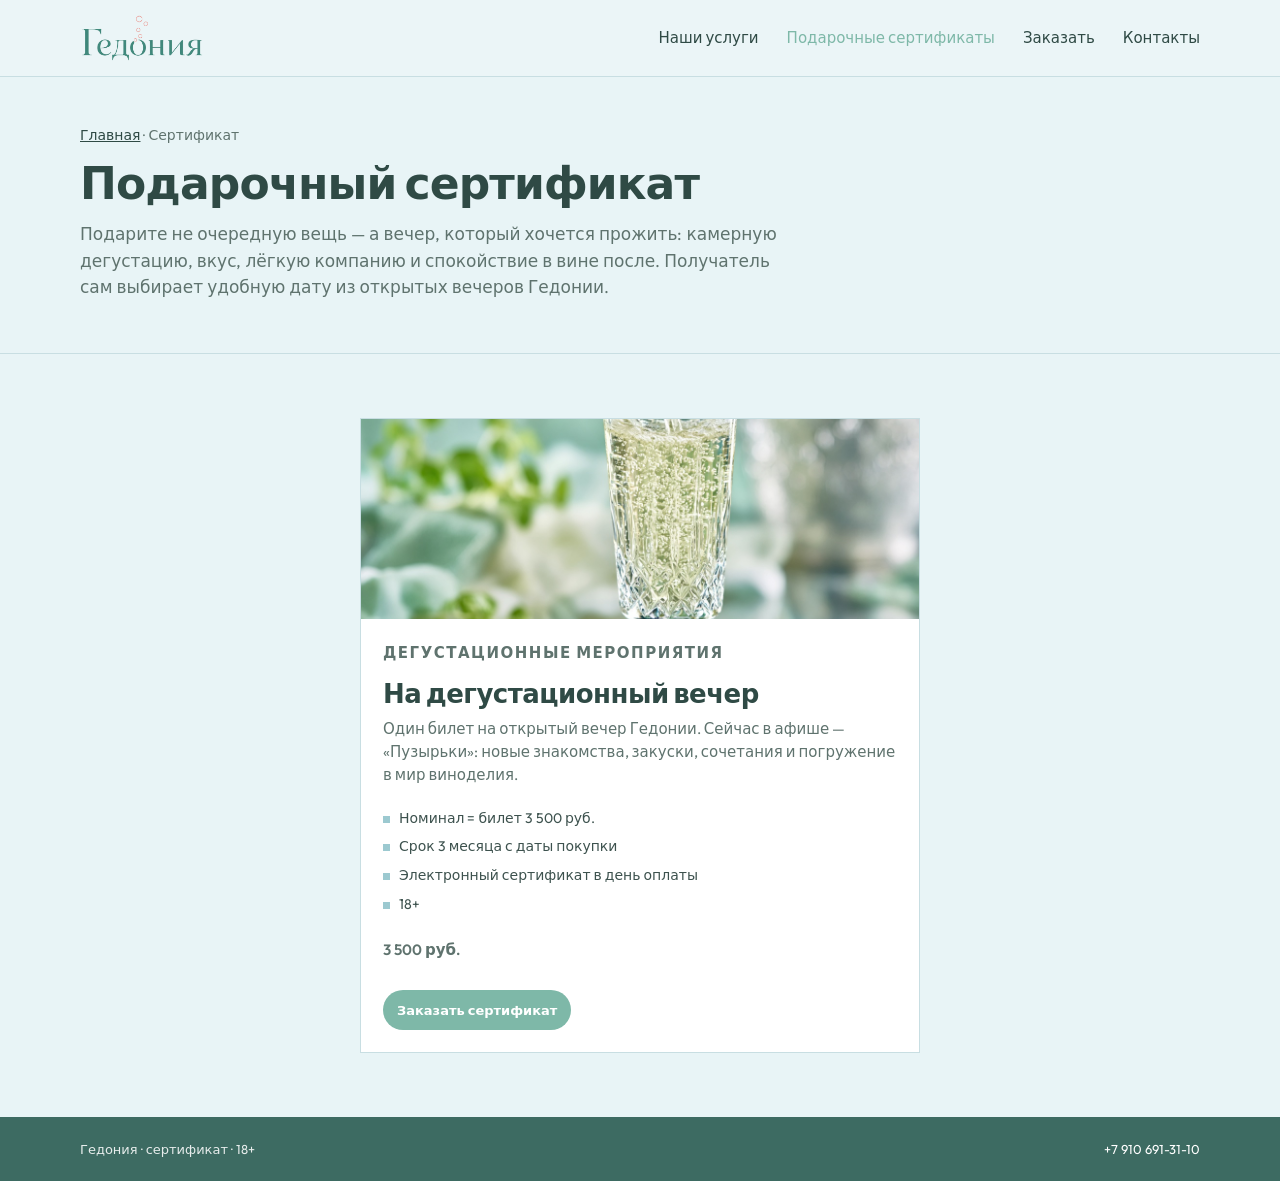
==== sertifikat.html @ 3fe97dc0 "Publish Hedonia site" ====
﻿<!DOCTYPE html>
<html lang="ru">
<head>
  <meta charset="UTF-8" />
  <meta name="viewport" content="width=device-width, initial-scale=1" />
  <title>Подарочный сертификат — Гедония</title>
  <meta name="description" content="Подарочный сертификат на дегустационный вечер Гедонии в Иванове. 3 500 руб." />
  <link rel="preconnect" href="https://fonts.googleapis.com" />
  <link rel="preconnect" href="https://fonts.gstatic.com" crossorigin />
  <link href="https://fonts.googleapis.com/css2?family=Outfit:wght@400;500;600;700&display=swap" rel="stylesheet" />
  <link rel="stylesheet" href="css/base.css" />
</head>
<body>
  <header>
    <div class="wrap bar">
      <a class="logo" href="index.html"><img src="img/logo/logo-header.png" alt="Гедония" /></a>
      <nav class="nav">
        <a href="uslugi.html">Наши услуги</a>
        <a class="is-active" href="sertifikat.html">Подарочные сертификаты</a>
        <a href="#order" data-order>Заказать</a>
        <a href="index.html#contacts">Контакты</a>
      </nav>
    </div>
  </header>

  <div class="page-hero">
    <div class="wrap">
      <p class="crumb"><a href="index.html">Главная</a> · Сертификат</p>
      <h1>Подарочный сертификат</h1>
      <p class="sub">Подарите не очередную вещь — а вечер, который хочется прожить: камерную дегустацию, вкус, лёгкую компанию и спокойствие в вине после. Получатель сам выбирает удобную дату из открытых вечеров Гедонии.</p>
    </div>
  </div>

  <section>
    <div class="wrap" style="max-width:560px">
      <article class="card">
        <img src="img/bubbles.jpg" alt="Сертификат на дегустационный вечер" />
        <div class="body">
          <p class="meta">Дегустационные мероприятия</p>
          <h2 style="font-size:26px;margin-bottom:8px">На дегустационный вечер</h2>
          <p>Один билет на открытый вечер Гедонии. Сейчас в афише — «Пузырьки»: новые знакомства, закуски, сочетания и погружение в мир виноделия.</p>
          <ul class="inc">
            <li>Номинал = билет 3 500 руб.</li>
            <li>Срок 3 месяца с даты покупки</li>
            <li>Электронный сертификат в день оплаты</li>
            <li>18+</li>
          </ul>
          <p class="price">3 500 руб.</p>
          <a class="msg accent" style="margin-top:14px;align-self:flex-start" href="#order" data-order data-service="sertifikat">Заказать сертификат</a>
        </div>
      </article>
    </div>
  </section>

  <footer>
    <div class="wrap">
      <span>Гедония · сертификат · 18+</span>
      <a href="tel:+79106913110">+7 910 691-31-10</a>
    </div>
  </footer>

  <div class="order-backdrop" id="order-backdrop" aria-hidden="true">
    <div class="order-modal" role="dialog" aria-modal="true" aria-labelledby="order-title">
      <button type="button" class="order-close" aria-label="Закрыть">&times;</button>
      <h2 id="order-title">Заказать</h2>
      <p class="sub">Оставьте данные — откроется WhatsApp с заявкой.</p>
      <form class="order-form" id="order-form">
        <label>Имя <span class="req">*</span>
          <input type="text" name="name" required autocomplete="name" placeholder="Как к Вам обращаться" />
        </label>
        <label>Телефон <span class="req">*</span>
          <input type="tel" name="phone" required autocomplete="tel" placeholder="+7 …" />
        </label>
        <label>Услуга <span class="req">*</span>
          <select name="service" required>
            <option value="">Выберите услугу</option>
            <option value="vyezd-6">Выезд · до 6 гостей · 14 900 ₽</option>
            <option value="vyezd-8">Выезд · до 8 гостей · 16 900 ₽</option>
            <option value="vecher">«Пузырьки» · 3 500 ₽</option>
            <option value="sertifikat">Сертификат на вечер · 3 500 ₽</option>
          </select>
        </label>
        <div class="row-2">
          <label>Гостей
            <input type="number" name="guests" min="1" max="20" placeholder="—" />
          </label>
          <label>Дата
            <input type="text" name="date" placeholder="Например, 31 окт." />
          </label>
        </div>
        <label>Комментарий
          <textarea name="note" placeholder="Повод, пожелания"></textarea>
        </label>
        <div class="actions">
          <button type="submit">Отправить заявку</button>
          <p class="hint">Нажмите «Отправить» в WhatsApp — и мы получим сообщение</p>
        </div>
        <p class="order-status" id="order-status" role="status"></p>
      </form>
    </div>
  </div>

  <script src="js/order.js"></script>
</body>

</html>
---- css/base.css ----
/* Гедония — холодная мята. Один шрифт: Outfit. */

:root {
  --deep: #2F4A45;
  --ink: #3D524E;
  --muted: #5F736E;
  --white: #FFFFFF;
  --footer: #3D6B62;
  --foam: #E8F4F6;
  --mint: #9CC9D0;
  --line: #C8DEE2;
  --hero: #E8F4F6;
  --band: #D6EBEE;
  --accent: #7EB8A8;
  --accent-hover: #6AA696;
  --soft: #C8E6DB;
  --btn-text: #FFFFFF;
}

* { box-sizing: border-box; margin: 0; padding: 0; }
html { scroll-behavior: smooth; }
body {
  font-family: Outfit, system-ui, sans-serif;
  background: var(--foam);
  color: var(--ink);
  line-height: 1.55;
}
body.order-open { overflow: hidden; }
img { max-width: 100%; display: block; }
a { color: inherit; }
.wrap { width: min(1120px, calc(100% - 36px)); margin: 0 auto; }

h1, h2, h3, h4 {
  font-family: inherit;
  font-weight: 600;
  line-height: 1.2;
  color: var(--deep);
  letter-spacing: -0.02em;
}

header {
  position: sticky; top: 0; z-index: 30;
  background: color-mix(in srgb, var(--foam) 88%, #fff);
  backdrop-filter: blur(10px);
  border-bottom: 1px solid var(--line);
}
header .bar {
  display: flex;
  align-items: center;
  justify-content: space-between;
  gap: 24px;
  padding: 14px 0;
}
.logo {
  display: flex; align-items: center;
  text-decoration: none; color: var(--deep);
}
.logo img {
  height: 48px;
  width: auto;
  background: transparent;
}
.nav {
  display: flex; gap: 28px; font-size: 15px;
  flex-wrap: wrap;
  justify-content: flex-end;
}
.nav a { text-decoration: none; color: var(--deep); font-weight: 500; white-space: nowrap; }
.nav a:hover, .nav a.is-active { color: var(--accent); }

.msg {
  display: inline-flex; align-items: center; justify-content: center;
  text-decoration: none; font-weight: 600; font-size: 13px;
  padding: 10px 14px; border-radius: 999px; white-space: nowrap;
  border: none; cursor: pointer; font-family: inherit;
}
.msg-row { display: flex; flex-wrap: wrap; gap: 8px; }
.msg.wa { background: #25D366; color: #fff; }
.msg.tg { background: #2AABEE; color: #fff; }
.msg.max { background: var(--deep); color: #fff; }
.msg.accent { background: var(--accent); color: var(--btn-text); }
.msg.accent:hover { background: var(--accent-hover); }
.msg.ghost {
  background: transparent; color: var(--deep);
  border: 1px solid var(--deep);
}
.msg.ghost-light {
  background: var(--white); color: var(--deep);
  border: 1px solid var(--line);
}

.hero {
  display: grid; grid-template-columns: 1.05fr 0.95fr;
  min-height: 70vh;
  background: var(--hero);
  color: var(--ink);
  border-bottom: 1px solid var(--line);
}
.hero-copy {
  padding: 56px 8% 48px;
  display: flex; flex-direction: column; justify-content: center;
}
.hero-copy h1 {
  color: var(--deep);
  font-size: clamp(34px, 5vw, 52px);
  margin-bottom: 16px;
}
.hero-photo { position: relative; min-height: 300px; }
.hero-photo img {
  width: 100%; height: 100%; object-fit: cover;
  position: absolute; inset: 0;
}
.eyebrow {
  font-size: 12px; letter-spacing: 0.14em; text-transform: uppercase;
  color: var(--accent); margin-bottom: 14px; font-weight: 600;
}
.lead {
  font-size: 18px; max-width: 36em;
  color: var(--muted); margin-bottom: 26px;
}
.phone-line { margin-top: 16px; font-size: 15px; color: var(--muted); }
.phone-line a { color: var(--deep); font-weight: 600; text-decoration: none; }

section { padding: 64px 0; }
h2 { font-size: clamp(28px, 4vw, 40px); margin-bottom: 10px; }
.sub { color: var(--muted); max-width: 42em; margin-bottom: 28px; font-size: 17px; }

.grid-2 { display: grid; grid-template-columns: repeat(2, minmax(0, 1fr)); gap: 18px; }
.grid-3 { display: grid; grid-template-columns: repeat(3, minmax(0, 1fr)); gap: 18px; }
.grid-4 { display: grid; grid-template-columns: repeat(2, minmax(0, 1fr)); gap: 18px; }

.card {
  background: var(--white);
  border: 1px solid var(--line);
  display: flex; flex-direction: column;
  text-decoration: none; color: inherit;
  transition: border-color .15s ease;
}
.card:hover { border-color: var(--mint); }
.card img { height: 200px; width: 100%; object-fit: cover; }
.card .body { padding: 22px; display: flex; flex-direction: column; flex: 1; }
.card h3, .card h4 { font-size: 22px; margin-bottom: 8px; }
.card p { color: var(--muted); font-size: 15px; margin-bottom: 14px; }
.meta {
  font-size: 12px; letter-spacing: 0.1em; text-transform: uppercase;
  color: var(--accent); font-weight: 600; margin-bottom: 8px;
}
.inc { list-style: none; margin: 0 0 16px; }
.inc li { position: relative; padding-left: 16px; margin: 7px 0; font-size: 14px; }
.inc li::before {
  content: ""; width: 7px; height: 7px; background: var(--mint);
  position: absolute; left: 0; top: 8px;
}
.price {
  font-size: 26px; font-weight: 600; color: var(--accent); margin-top: auto;
}
.price small {
  display: block;
  font-size: 13px; color: var(--muted); font-weight: 400; margin-top: 4px;
}

.band { background: var(--band); }
.split {
  display: grid; grid-template-columns: 1fr 1fr; gap: 0;
  background: var(--white); border: 1px solid var(--line); overflow: hidden;
}
.split img { width: 100%; height: 100%; min-height: 300px; object-fit: cover; }
.split .body { padding: 36px; }
.date-chip {
  display: inline-block; background: var(--soft); color: var(--deep);
  font-weight: 600; font-size: 12px; letter-spacing: 0.08em; text-transform: uppercase;
  padding: 6px 12px; margin-bottom: 12px;
}

.page-hero {
  padding: 48px 0 24px;
  border-bottom: 1px solid var(--line);
  background: var(--foam);
}
.page-hero h1 { font-size: clamp(32px, 5vw, 44px); margin-bottom: 12px; }

.contact-band {
  background: var(--band);
  color: var(--ink);
  padding: 64px 0;
  border-top: 1px solid var(--line);
}
.contact-band h2 { color: var(--deep); }
.contact-band .sub { color: var(--muted); }
.msg.phone {
  background: var(--accent);
  color: var(--btn-text);
  gap: 8px;
  min-width: 48px;
}
.msg.phone svg {
  width: 18px;
  height: 18px;
  fill: currentColor;
  display: block;
}
.big-phone {
  font-size: clamp(26px, 4vw, 36px);
  font-weight: 600;
  color: var(--deep); text-decoration: none;
  display: inline-flex;
  align-items: center;
  gap: 12px;
  margin: 8px 0 18px;
}
.big-phone svg {
  width: 28px;
  height: 28px;
  fill: currentColor;
  flex-shrink: 0;
}

footer {
  background: var(--footer);
  color: rgba(255,255,255,.88);
  padding: 22px 0; font-size: 13px;
}
footer .wrap { display: flex; justify-content: space-between; gap: 12px; flex-wrap: wrap; }
footer a { color: #fff; text-decoration: none; }

.legal { font-size: 13px; color: var(--muted); margin-top: 24px; max-width: 48em; }
.crumb { font-size: 14px; color: var(--muted); margin-bottom: 10px; }
.crumb a { color: var(--deep); }

/* —— Модальное окно заказа —— */
.order-backdrop {
  position: fixed;
  inset: 0;
  z-index: 100;
  background: rgba(47, 74, 69, 0.42);
  backdrop-filter: blur(4px);
  display: flex;
  align-items: center;
  justify-content: center;
  padding: 20px;
  opacity: 0;
  visibility: hidden;
  transition: opacity .2s ease, visibility .2s ease;
}
.order-backdrop.is-open {
  opacity: 1;
  visibility: visible;
}
.order-modal {
  position: relative;
  width: min(440px, 100%);
  max-height: min(92vh, 720px);
  overflow: auto;
  background: var(--white);
  border: 1px solid var(--line);
  border-radius: 20px;
  padding: 28px 26px 24px;
  box-shadow: 0 24px 60px rgba(47, 74, 69, 0.18);
  transform: translateY(12px) scale(0.98);
  transition: transform .2s ease;
}
.order-backdrop.is-open .order-modal {
  transform: translateY(0) scale(1);
}
.order-modal h2 {
  font-size: 26px;
  margin-bottom: 6px;
  padding-right: 36px;
}
.order-modal > .sub {
  font-size: 14px;
  margin-bottom: 20px;
  max-width: none;
}
.order-close {
  position: absolute;
  top: 14px;
  right: 14px;
  width: 36px;
  height: 36px;
  border: none;
  border-radius: 50%;
  background: var(--foam);
  color: var(--deep);
  font: inherit;
  font-size: 22px;
  line-height: 1;
  cursor: pointer;
  display: flex;
  align-items: center;
  justify-content: center;
}
.order-close:hover { background: var(--band); }

.order-form {
  display: grid;
  gap: 12px;
}
.order-form label {
  display: grid;
  gap: 5px;
  font-size: 13px;
  font-weight: 500;
  color: var(--deep);
}
.order-form .row-2 {
  display: grid;
  grid-template-columns: 1fr 1fr;
  gap: 12px;
}
.order-form input,
.order-form select,
.order-form textarea {
  font: inherit;
  font-size: 15px;
  color: var(--ink);
  background: var(--foam);
  border: 1px solid var(--line);
  border-radius: 12px;
  padding: 11px 13px;
  width: 100%;
}
.order-form input:focus,
.order-form select:focus,
.order-form textarea:focus {
  outline: none;
  border-color: var(--accent);
  background: var(--white);
  box-shadow: 0 0 0 3px color-mix(in srgb, var(--accent) 28%, transparent);
}
.order-form textarea { min-height: 72px; resize: vertical; }
.order-form .req { color: var(--accent); }
.order-form .hint {
  font-size: 12px;
  color: var(--muted);
  font-weight: 400;
  margin: 0;
  line-height: 1.4;
}
.order-form .actions {
  display: flex;
  flex-direction: column;
  gap: 10px;
  margin-top: 4px;
}
.order-form button[type="submit"] {
  font: inherit;
  font-weight: 600;
  font-size: 15px;
  cursor: pointer;
  border: none;
  background: var(--accent);
  color: var(--btn-text);
  padding: 13px 20px;
  border-radius: 999px;
  width: 100%;
}
.order-form button[type="submit"]:hover { background: var(--accent-hover); }
.order-status {
  font-size: 13px;
  color: var(--deep);
  margin: 0;
  display: none;
}
.order-status.is-on { display: block; }

@media (max-width: 860px) {
  header .bar {
    flex-wrap: wrap;
    gap: 12px;
  }
  .nav {
    width: 100%;
    justify-content: flex-start;
    gap: 14px 18px;
    font-size: 14px;
  }
  .hero, .grid-2, .grid-3, .grid-4, .split { grid-template-columns: 1fr; }
  .hero-photo { min-height: 240px; }
  .hero-photo img { position: relative; height: 240px; }
  .hero-copy { padding: 36px 6% 40px; }
  .logo img { height: 40px; }
  .order-form .row-2 { grid-template-columns: 1fr; }
  .order-modal { padding: 24px 18px 20px; border-radius: 16px; }
}
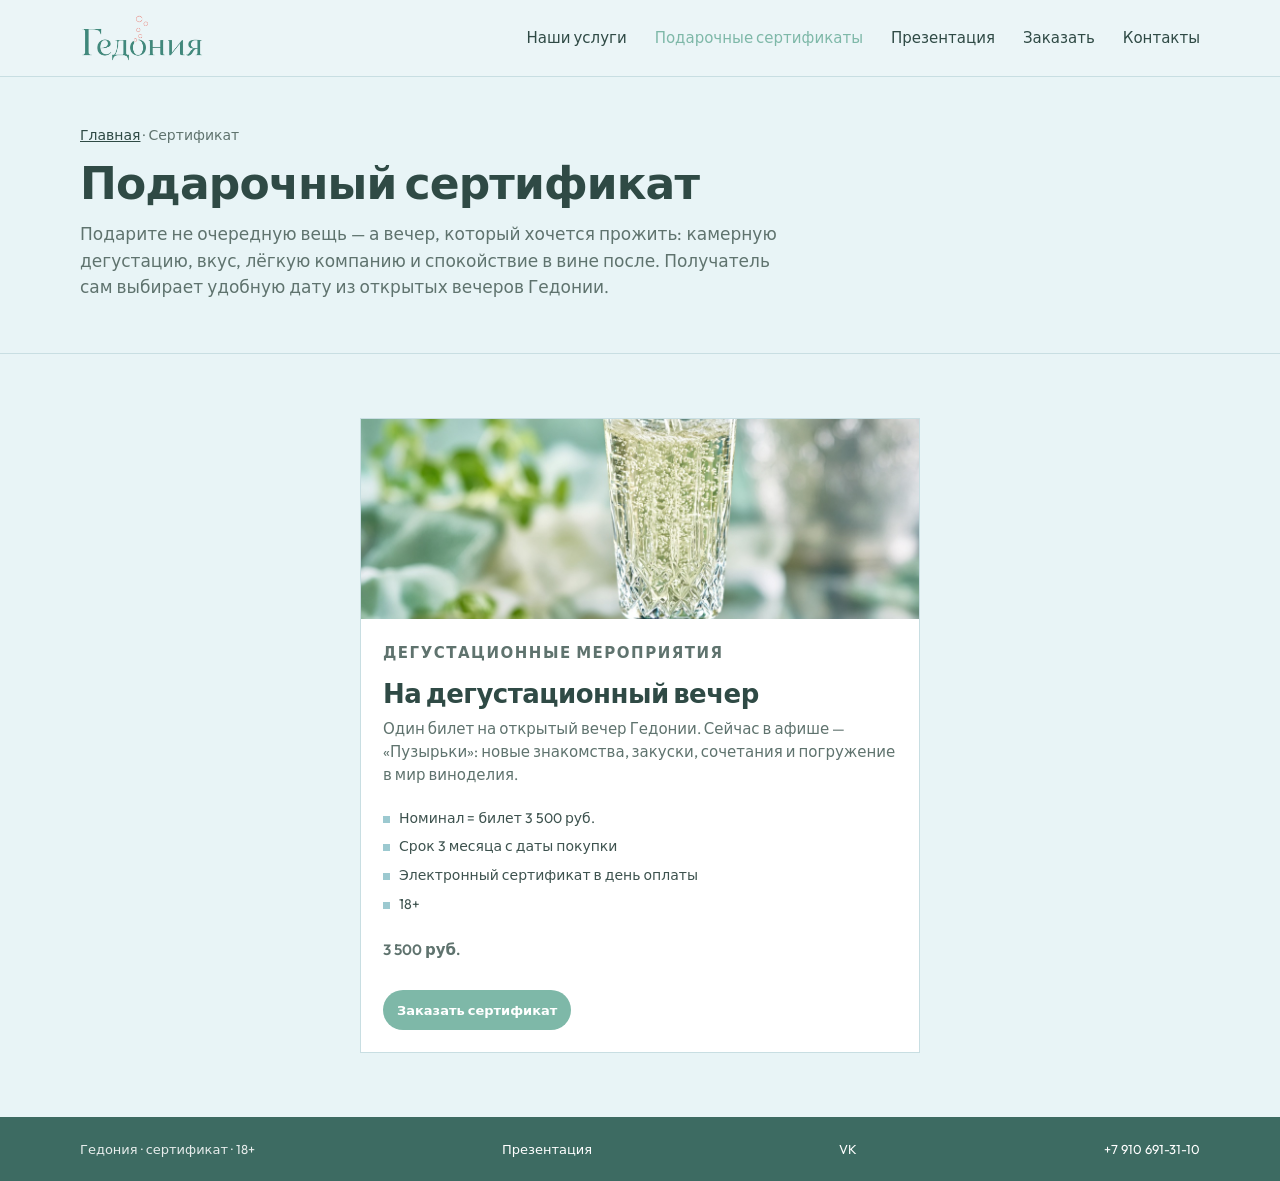
==== commit 1446d3c4: "Add presentation link in nav and footer" ====
--- a/sertifikat.html
+++ b/sertifikat.html
@@ -17,7 +17,9 @@
       <nav class="nav">
         <a href="uslugi.html">Наши услуги</a>
         <a class="is-active" href="sertifikat.html">Подарочные сертификаты</a>
-        <a href="#order" data-order>Заказать</a>
+        
+        <a href="presentation.html">Презентация</a>
+<a href="#order" data-order>Заказать</a>
         <a href="index.html#contacts">Контакты</a>
       </nav>
     </div>
@@ -55,6 +57,8 @@
   <footer>
     <div class="wrap">
       <span>Гедония · сертификат · 18+</span>
+      <a href="presentation.html">Презентация</a>
+      <a href="https://vk.ru/hedonia_ivanovo" target="_blank" rel="noopener">VK</a>
       <a href="tel:+79106913110">+7 910 691-31-10</a>
     </div>
   </footer>
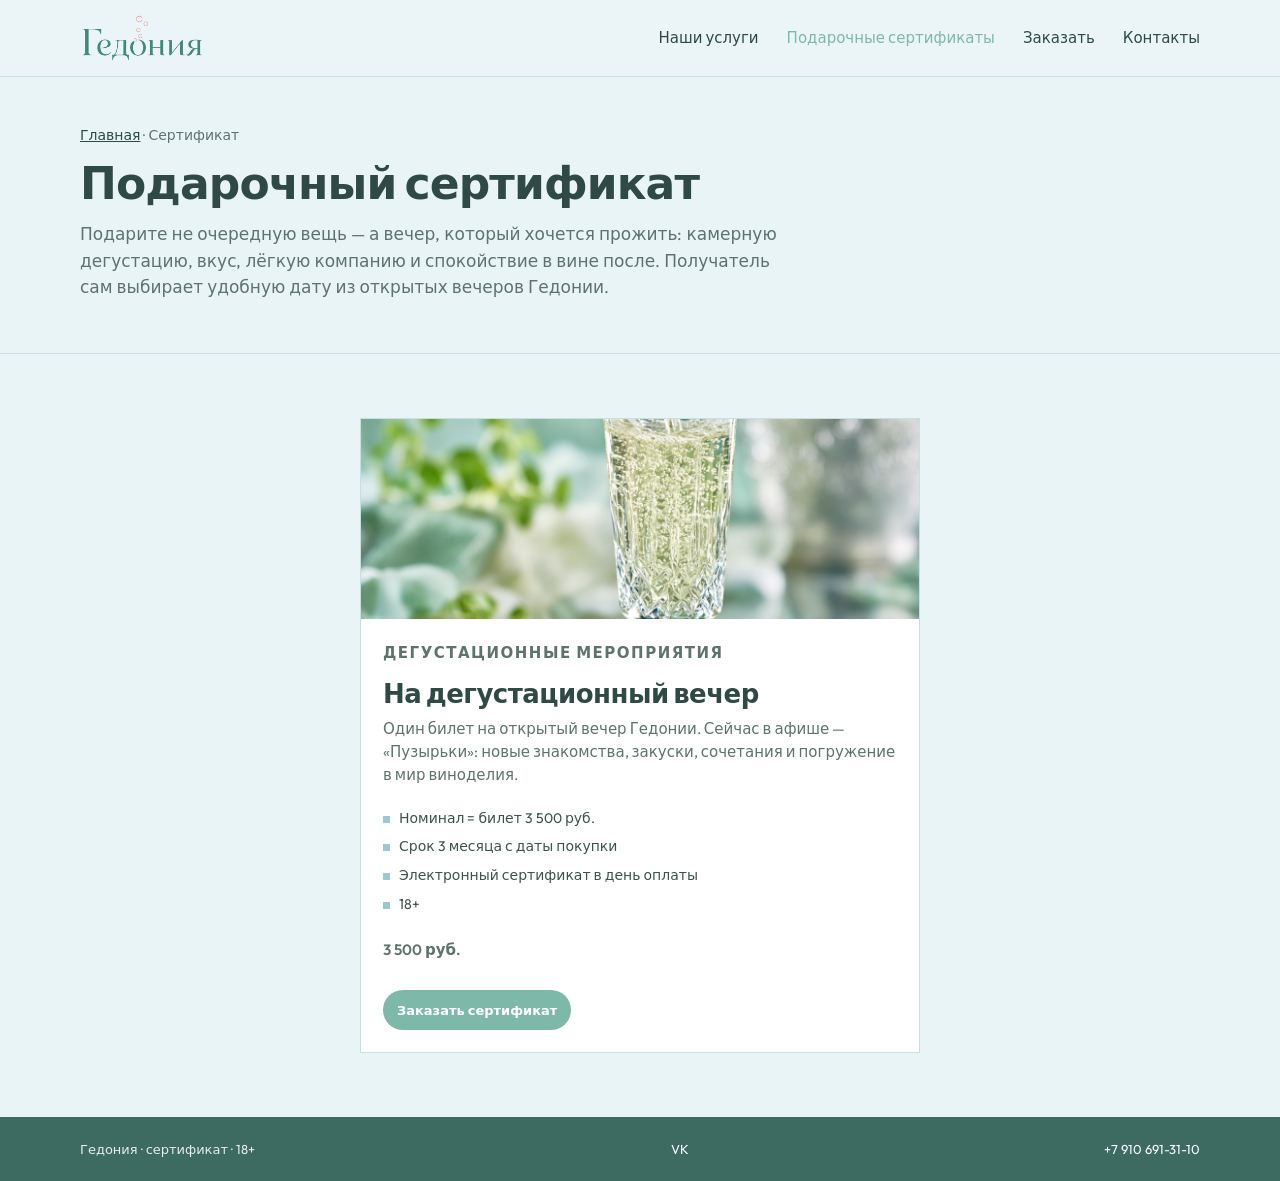
==== commit 0fc8881b: "Remove presentation from public Hedonia site" ====
--- a/sertifikat.html
+++ b/sertifikat.html
@@ -17,9 +17,7 @@
       <nav class="nav">
         <a href="uslugi.html">Наши услуги</a>
         <a class="is-active" href="sertifikat.html">Подарочные сертификаты</a>
-        
-        <a href="presentation.html">Презентация</a>
-<a href="#order" data-order>Заказать</a>
+        <a href="#order" data-order>Заказать</a>
         <a href="index.html#contacts">Контакты</a>
       </nav>
     </div>
@@ -57,7 +55,6 @@
   <footer>
     <div class="wrap">
       <span>Гедония · сертификат · 18+</span>
-      <a href="presentation.html">Презентация</a>
       <a href="https://vk.ru/hedonia_ivanovo" target="_blank" rel="noopener">VK</a>
       <a href="tel:+79106913110">+7 910 691-31-10</a>
     </div>
